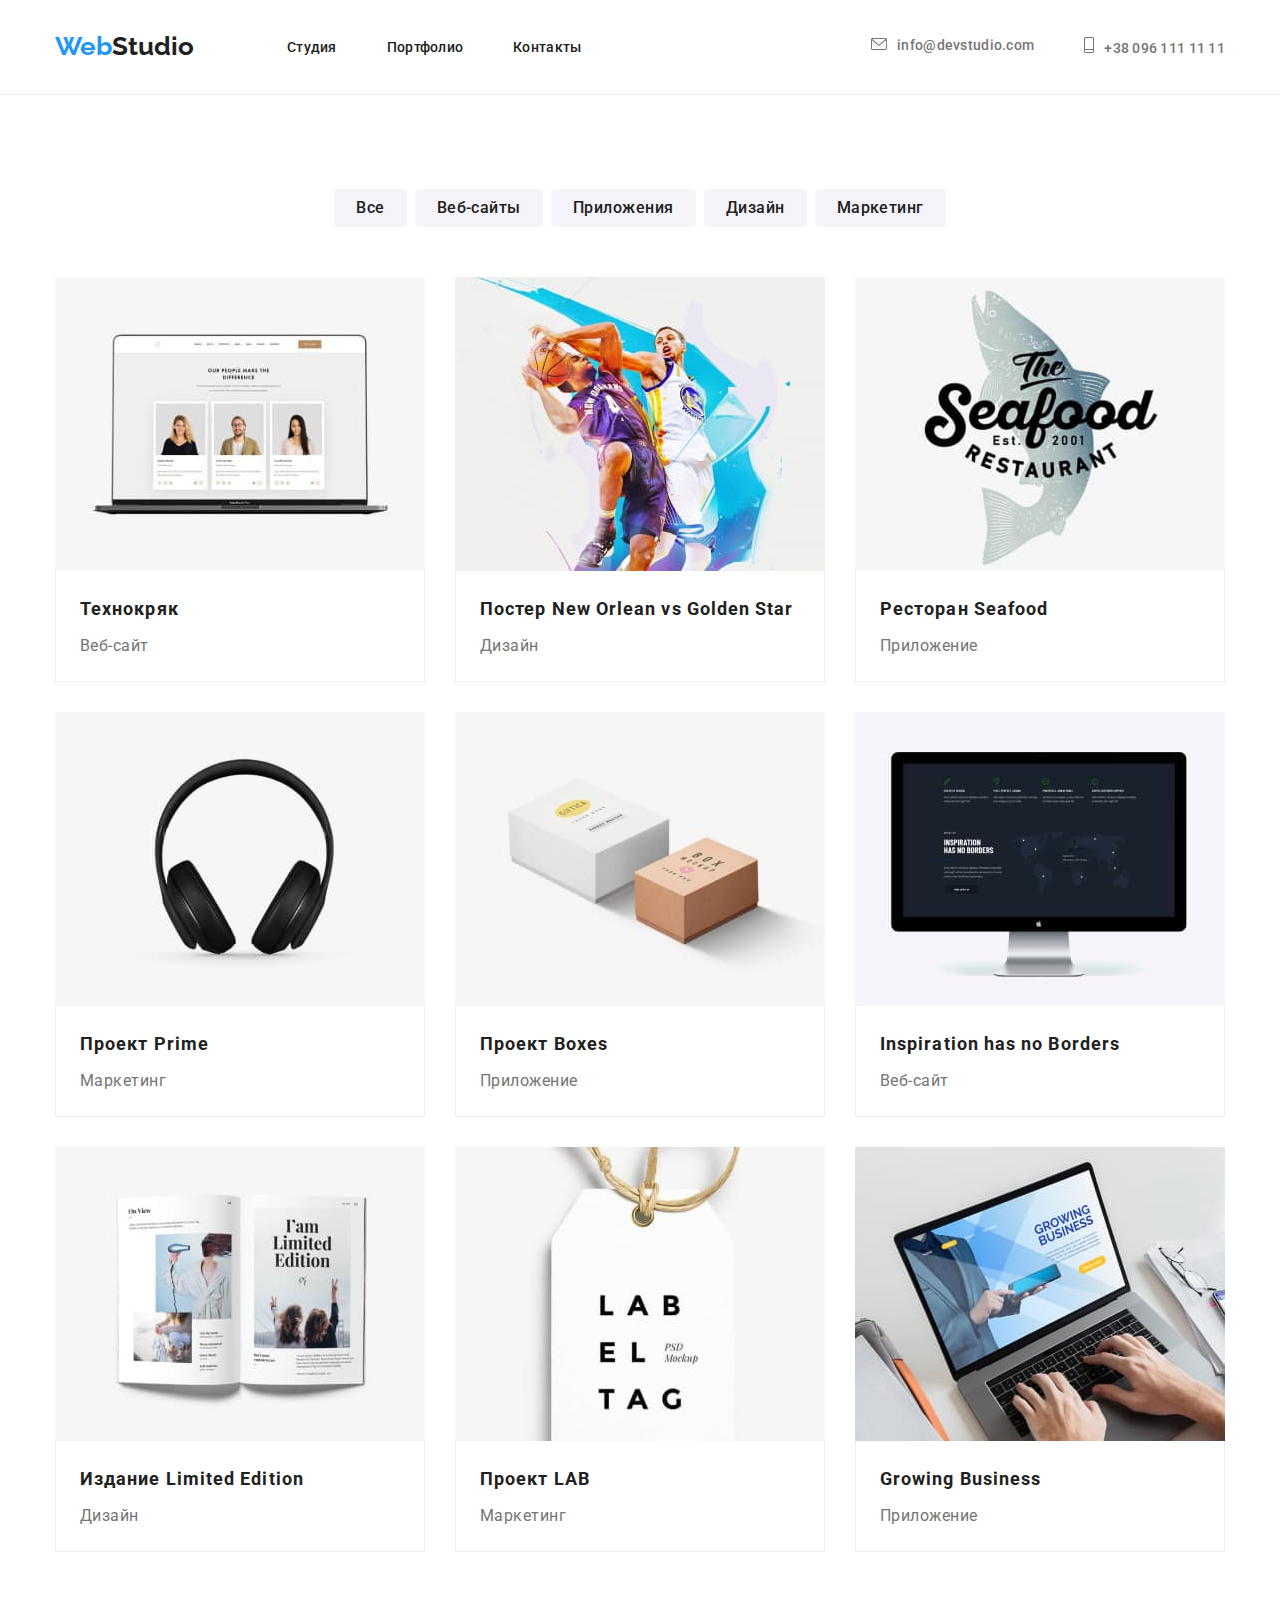
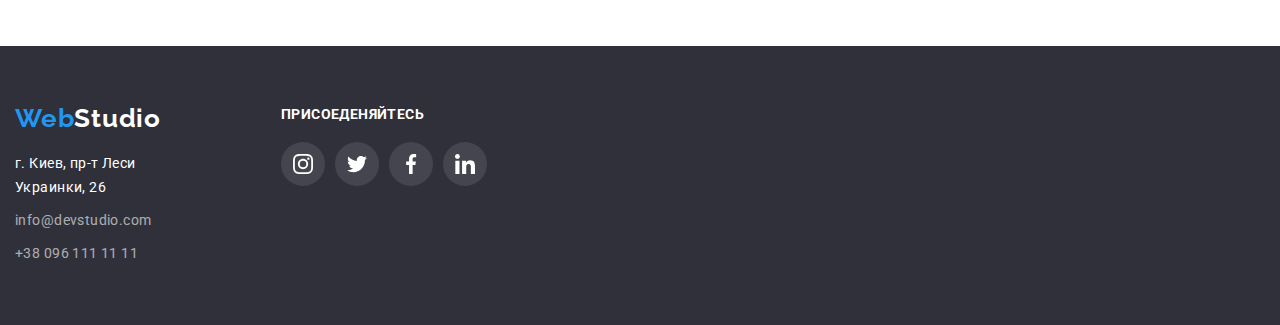
==== portfolio.html @ 55315bef "first commit" ====
<!DOCTYPE html>
<html lang="ru">
<head>
    <meta charset="UTF-8">
    <meta http-equiv="X-UA-Compatible" content="IE=edge">
    <meta name="viewport" content="width=device-width, initial-scale=1.0">
    <title>Porfolio</title>
    <link rel="preconnect" href="https://fonts.gstatic.com">
    <link href="https://fonts.googleapis.com/css2?family=Raleway:wght@700&family=Roboto:wght@400;500;700;900&display=swap" rel="stylesheet">
    <link rel="stylesheet" href="https://cdnjs.cloudflare.com/ajax/libs/modern-normalize/1.0.0/modern-normalize.min.css">
    <link rel="stylesheet" href="./css/styles.css">
</head>
<body>
    <header class="page-header">
        <div class="container">
        <nav class="container-nav">
       <a href="./index.html" class="logo"><span class="span-logo">Web</span>Studio</a>
       <ul class="site-nav">
           <li class="item"> <a href="./index.html" class="link">Студия</a> </li>
           <li class="item"> <a href="./portfolio.html" class="link">Портфолио</a> </li>
           <li class="item"> <a href="" class="link">Контакты</a> </li>
        </ul>  
        </nav>
       <ul class="contact-info">
           <li class="item"> <a href="mailto:info@devstudio.com" class="link">
            <svg class="contact-icon" width="16px" height="12px">
            <use href="./images/sprite.svg#icon-envelope"></use>
            </svg>info@devstudio.com 
               </a> 
            </li>
           <li class="item"> <a href="tel:+380961111111" class="link">
            <svg class="contact-icon" width="10px" height="16px">
            <use href="./images/sprite.svg#icon-cell"></use>
            </svg>+38 096 111 11 11 
                </a> 
            </li>
       </ul>
       </div>
    </header>
     <main>
         <section class="section">
             <div class="container">
             <ul class=" buttons button-list" >
                 <li class="list-for-button"><button type="button" class="button">Все</button></li>
                 <li class="list-for-button"><button type="button" class="button">Веб-сайты</button></li>
                 <li class="list-for-button"><button type="button" class="button">Приложения</button></li>
                 <li class="list-for-button"><button type="button" class="button">Дизайн</button></li>
                 <li class="list-for-button"><button type="button" class="button">Маркетинг</button></li>
             </ul>
             <ul class=" main-info flex-container">
                 <li class="flex-elements">
                     <a href="" class="flex-link link">
                         <img class="flex-image" src="./images/home2/photo1.jpg" alt="Веб-сайт" width="370" height="294">
                     <div class="flex-text-cnt">
                        <h2 class="info-header">Технокряк</h2>
                        <p class="info-contant">Веб-сайт</p>
                     </div>
                    </a>
                 </li>
                 <li class="flex-elements">
                    <a href="" class="flex-link link">
                        <img class="flex-image" src="./images/home2/photo2.jpg" alt="Дизайн" width="370" height="294">
                    <div class="flex-text-cnt">
                    <h2 class="info-header">Постер New Orlean vs Golden Star</h2>
                    <p class="info-contant">Дизайн</p>
                    </div>
                    </a>
                </li>
                <li class="flex-elements">
                    <a href="" class="flex-link link">
                        <img class="flex-image" src="./images/home2/photo3.jpg" alt="Приложение" width="370" height="294">
                    <div class="flex-text-cnt">
                        <h2 class="info-header">Ресторан Seafood</h2>
                        <p class="info-contant">Приложение</p>
                    </div>
                </a>
                </li>
                <li class="flex-elements">
                    <a href="" class="flex-link link">
                        <img class="flex-image" src="./images/home2/photo4.jpg" alt="Маркетинг" width="370" height="294">
                    <div class="flex-text-cnt">
                        <h2 class="info-header">Проект Prime</h2>
                        <p class="info-contant">Маркетинг</p>
                    </div>
                </a>
                </li>
                <li class="flex-elements">
                    <a href="" class="flex-link link">
                        <img class="flex-image" src="./images/home2/photo5.jpg" alt="Приложение" width="370" height="294">
                    <div class="flex-text-cnt">
                        <h2 class="info-header">Проект Boxes</h2>
                        <p class="info-contant">Приложение</p>
                    </div>
                </a>
                </li>
                <li class="flex-elements">
                    <a href="" class="flex-link link">
                        <img class="flex-image" src="./images/home2/photo6.jpg" alt="Веб-сайт" width="370" height="294">
                    <div class="flex-text-cnt">
                        <h2 class="info-header">Inspiration has no Borders</h2>
                        <p class="info-contant">Веб-сайт</p>
                    </div>
                </a>
                </li>
                <li class="flex-elements">
                    <a href="" class="flex-link link">
                        <img class="flex-image" src="./images/home2/photo7.jpg" alt="Дизайн" width="370" height="294">
                    <div class="flex-text-cnt">
                        <h2 class="info-header">Издание Limited Edition</h2>
                        <p class="info-contant">Дизайн</p>
                    </div>
                </a>
                </li>
                <li class="flex-elements">
                    <a href="" class="flex-link link">
                        <img class="flex-image" src="./images/home2/photo8.jpg" alt="Маркетинг" width="370" height="294">
                    <div class="flex-text-cnt">
                        <h2 class="info-header">Проект LAB</h2>
                        <p class="info-contant">Маркетинг</p>
                    </div>
                </a>
                </li>
                <li class="flex-elements">
                    <a href="" class="flex-link link">
                        <img class="flex-image" src="./images/home2/photo9.jpg" alt="Приложение" width="370" height="294">
                    <div class="flex-text-cnt">
                        <h2 class="info-header">Growing Business</h2>
                        <p class="info-contant">Приложение</p>
                    </div>
                </a>
                </li>
             </ul>
            </div>
         </section>
     </main>
     <footer class="contacs-footer footer-container">
        <div class="footer-cont">
       <a href="./index.html" class="logo footer-link"><span class="span-logo">Web</span>Studio </a>
          <address class="address-cnt">
              
              <ul>
               <li class="footer-list"> <a class="footer-link" href="https://goo.gl/maps/rLmu8nEPgyhnmsDD9" target="_blank" rel="noopener noreferrer"> г. Киев, пр-т Леси Украинки, 26 </a></li>
               <li class="footer-list"> <a class="footer-link opacity-class" href="mailto:info@devstudio.com">info@devstudio.com </a> </li>
               <li class="footer-list"> <a class="footer-link opacity-class" href="tel:+380961111111">+38 096 111 11 11 </a> </li>
           </ul>
          </address>
       </div>
       <div class="footer-join container">
           <h3 class="footer-join-h">Присоеденяйтесь</h3>
           <ul class="footer-icons">
            <li class="footer-icons-item">
                <a href="" class="footer-icons-link">
                    <svg class="footer-icons-svg">
                        <use href="./images/sprite.svg#icon-instagram"></use>
                    </svg>
                </a>
            </li>
            <li class="footer-icons-item">
                <a href="" class="footer-icons-link">
                    <svg class="footer-icons-svg">
                        <use href="./images/sprite.svg#icon-twitter"></use>
                    </svg>
                </a>
            </li>
            <li class="footer-icons-item">
                <a href="" class="footer-icons-link">
                    <svg class="footer-icons-svg">
                        <use href="./images/sprite.svg#icon-facebook"></use>
                    </svg>
                </a>
            </li>
            <li class="footer-icons-item">
                <a href="" class="footer-icons-link">
                    <svg class="footer-icons-svg">
                        <use href="./images/sprite.svg#icon-linkedin"></use>
                    </svg>
                </a>
            </li>
        </ul>
       </div>
   </footer>
</body>
</html>
---- css/styles.css ----
:root{
    --primary-text-color: #757575;
    --title-text-color: #212121;
    --accent-color: #2196F3;
    --primary-white-color: #FFFFFF;
    --primary-bg-color: #F5F4FA;

}

body {
    font-family:'Roboto', sans-serif, 'Raleway', sans-serif;
    color: var(--title-text-color);
}
ul {
    list-style-type: none;
    margin: 0;
    padding: 0;
}
h1,h2,h3,p {
    margin: 0;
}
.section {
    padding-top: 94px;
    padding-bottom: 94px;
}
.container {
    padding-left: 15px;
    padding-right: 15px;
    margin-left: auto;
    margin-right: auto;
    width: 1200px;
}
.page-header {
    border-bottom: 1px solid #ECECEC;
    padding-top: 32px;
    padding-bottom: 32px;
}
.page-header .container {
    display: flex;
    align-items: center;
}
.container-nav {
display: flex;
align-items: center;

}

.site-nav {
    display: flex;
    margin-left: 93px;
}
.site-nav .item {
    margin-right: 50px;
}

.site-nav .item:last-child {
    margin-right: 0px;
}
.contact-info {
    display: flex;
    margin-left: auto;
    color: var(--primary-text-color);
}
.contact-info .item + .item {
    margin-left: 50px;
}
.contact-icon {
    margin-right: 10px;
    fill: currentColor;
}
.logo {
    font-family: Raleway;
    font-weight: bold;
    font-size: 26px;
    text-decoration: none;
    color: inherit;
}
.logo .span-logo {
    color: var(--accent-color);
}

.link{
    display: block;
    font-size: 14px;
    font-weight: 500;
    line-height: 16px;
    letter-spacing: 0.02em;
    text-align: left;
    color: inherit;
    text-decoration: none;
}
.link:hover,
.link:focus{
    color: var(--accent-color);
}
.overlay {
    max-width: 1600px;
    height: 600px;
    margin-left: auto;
    margin-right: auto;
    background-image:linear-gradient(
        to right,
        rgba( 47, 48, 58, 0.4),
        rgba( 47, 48, 58, 0.4)
    ), 
    url(../images/overlay.jpg);
    background-size: cover;
    background-position: center;
    background-repeat: no-repeat;
}
.hero {
    background-color:#2F303A;
    text-align: center;
    padding-bottom: 200px;
    padding-top: 200px;
}
.hero .order-header {
    margin-top: 0px;
    margin-bottom: 30px;
    color: var(--primary-white-color);
    font-size: 44px;
    font-weight: 900;
    line-height: 60px;
    letter-spacing: 0.06em;
    text-align: center;
    text-transform: uppercase;
}
.order-button {
    display: inline;
}
.hero .order-button {
    color: var(--primary-white-color);
    background-color: var(--accent-color);
    padding: 10px 32px;
    font-family: Roboto;
    font-size: 16px;
    font-weight: 700;
    line-height: 30px;
    letter-spacing: 0.06em;  
    border: none;  
    border-radius: 4px;
}
.company-values {
    display: none;
}
.future-list {
    display: flex;
    flex-wrap: wrap;
}
.future-list .item {
    width: 270px;
}
.future-list .item:not(:last-child) {
    margin-right: 30px;
}

.feauters {
    padding-top: 94px;
}

.feauters .paragraph-header {
    font-size: 14px;
    font-weight: 700;
    line-height: 16px;
    letter-spacing: 0.03em;
    text-align: left;
    text-transform: uppercase;
    margin-bottom: 10px;
}
.feauters .paragraph-content {
    color: var(--primary-text-color);
    font-size: 14px;
    font-weight: 400;
    line-height: 24px;
    letter-spacing: 0.03em;
    text-align: left;  
}
.features-box-color {
    height: 120px;
    margin-bottom: 30px;
    background-color: #F5F4FA;
    display: flex;
    justify-content: center;
    align-items: center;
}
.features-icon-svg {
    width: 70px;
    height: 70px;

}
.our-work  {
    font-size: 36px;    
    font-weight: 700;
    line-height: 42px;
    letter-spacing: 0.03em;
    text-align: center;
    margin-bottom: 50px;
    margin-top: 0px;
}
.work-item {
    display: flex;

}
.img-item {
    margin-left: 30px;
}
.work-item .img-item:first-child {
    margin-left: 0px;
}
.team {
    background-color: var(--primary-bg-color);
    padding-top: 94px;
}
.team .team-header {
    font-size: 36px;
    font-weight: 700;
    line-height: 42px;
    letter-spacing: 0.03em;
    text-align: center;
    margin-bottom: 50px;
    margin-top: 0px;
}
.team .members-header {
    font-size: 16px;
    font-weight: 500;
    line-height: 19px;
    letter-spacing: 0.03em;
    margin: 0px 0px 10px 0px;
}
.team .position {
    color: var(--primary-text-color);
    font-size: 16px;
    font-weight: 400;
    line-height: 19px;
    letter-spacing: 0.03em;
    margin: 0px;
}
.member-list {
    display: flex;
}
.member-list .members {
    margin-left: 30px;
    text-align: center;
}
.member-list .members:first-child {
    margin-left: 0px;
}
.team-img {
    display: block;
    max-width: 100%;
}
.member-cnt {
    padding-top: 30px;
    padding-bottom: 30px;
}
.socials-icons {
    display: inline-flex;
}
.socials-icons-item:not(:last-child) {
    margin-right: 10px;
}
.socials-icons-link {
    display: flex;
    align-items: center;
    justify-content: center;
    width: 44px;
    height: 44px;
    border-radius: 50%;
    background-color: var(--primary-white-color);
}
.socials-icons-link:hover, 
.socials-icons-link:focus {
    background-color: var(--accent-color);
}
.socials-icons-link:hover .socials-icons-svg, 
.socials-icons-link:focus .socials-icons-svg {
    fill: var(--primary-white-color); 
}
.socials-icons-svg {
    width: 20px;
    height: 20px;
    fill: #AFB1B8;
}
.customer-icons {
    display: inline-flex;
}
.customer-icons-item {
    border: 1px solid #AFB1B8;
    border-radius: 4%;
    height: 92px;
    width: 170px;
    display: flex;
    justify-content: center;
    align-items: center;
    cursor: pointer;
    fill: #AFB1B8;
}
.customer-icons-item:not(:last-child) {
    margin-right: 30px;
}
.customer-icons-svg {
    width: 106px;
    height: 60px;
    fill: inherit;
}
.customer-icons-item:focus , 
.customer-icons-item:hover {
    color: var(--accent-color);
    border-color: var(--accent-color);
    fill: var(--accent-color);
}
.contacs-footer {
    background: #2F303A;
    padding-top: 60px;
    padding-bottom: 60px;
}
.footer-link{
    color: var(--primary-white-color);
    text-decoration: none;
    font-size: 14px;
    font-weight: 400;
    line-height: 24px;
    letter-spacing: 0.03em;
    text-align: left;  
}
.footer-container {
    display: flex;
}
.footer-icons {
    display: inline-flex;
}
.footer-icons-item:not(:last-child) {
    margin-right: 10px;
}
.footer-icons-link {
    display: flex;
    align-items: center;
    justify-content: center;
    width: 44px;
    height: 44px;
    border-radius: 50%;
    background-color:rgba(255, 255, 255, 0.1);
}
.footer-icons-link:hover, 
.footer-icons-link:focus {
    background-color: var(--accent-color);
}
.footer-icons-link:hover .footer-icons-svg, 
.footer-icons-link:focus .footer-icons-svg {
    fill: var(--primary-white-color);
    
}
.footer-icons-svg {
    width: 20px;
    height: 20px;
    fill:var(--primary-white-color);
}
.address-cnt {
    margin-top: 20px;
    font-style: normal;
}
.footer-list {
    margin-bottom: 9px;
}
.footer-list:last-child {
    margin-bottom: 0px;
}
.opacity-class{
    opacity: 60%;
}
.contacs-footer .logo {
    font-family: Raleway;
    font-weight: bold;
    font-size: 26px;
    text-decoration: none;
}
.footer-join-h {
    font-size: 14px;
    font-style: normal;
    font-weight: 700;
    line-height: 16px;
    letter-spacing: 0.03em;
    text-transform: uppercase;
    color: var(--primary-white-color);   
    margin-bottom: 20px;
}
.button-list {
    display: flex;
    justify-content: center;
}
.list-for-button {
    margin-right: 8px;
}
.list-for-button:last-child {
    margin-right: 0px;
}
.button {
    border-radius: 4px;
    border: none;
    padding: 6px 22px;
    font-size: 16px;
    font-weight: 500;
    line-height: 26px;
    letter-spacing: 0.03em;
    background-color: var(--primary-bg-color);
    text-decoration: none;
    color: var(--title-text-color); 
    text-align: center;   
}

.button-list li button:hover, button li button:focus {
    background-color: var(--accent-color);
    color: var(--primary-white-color);
}
.buttons {
    padding-bottom: 0px;
}
.main-info {
    margin-left: auto;
    margin-right: auto;
    margin-top: 50px;
}
.flex-container {
    display: flex;
    flex-wrap: wrap;
}
.flex-elements {
    width: calc((100% - 2 * 30px) / 3);
    margin-right: 30px;
    margin-bottom: 30px;
}
.flex-elements:nth-child(3n) {
    margin-right: 0px;
}
.flex-elements:nth-last-child(-n +3 ) {
    margin-bottom: 0px;
}
.flex-link {
    display: block;
}
.flex-link:hover, 
.flex-link:focus {
    box-shadow: 0px 1px 1px rgba(0, 0, 0, 0.12), 0px 4px 4px rgba(0, 0, 0, 0.06), 1px 4px 6px rgba(0, 0, 0, 0.16);;
    color: inherit;
}
.flex-image {
    display: block;
}
.flex-text-cnt {
    border: 1px solid #EEEEEE;
    border-top: none;
    padding: 20px 24px;
}

.main-info .info-header{
    font-size: 18px;
    font-weight: 700;
    line-height: 36px;
    letter-spacing: 0.06em;
    text-align: left;
    margin: 0px 0px 4px 0px;
}
.main-info .info-contant{
    color: var(--primary-text-color);
    font-size: 16px;
    font-weight: 400;
    line-height: 30px;
    letter-spacing: 0.03em;
    text-align: left;
    margin: 0px;
}
.card {
    border-radius: 0px 0px 4px 4px;
    box-shadow: 0px 1px 3px rgba(0, 0, 0, 0.12), 0px 1px 1px rgba(0, 0, 0, 0.14), 0px 2px 1px rgba(0, 0, 0, 0.2);
    background-color: var(--primary-white-color);
}
.footer-cont {
    padding-left: 15px;
    padding-right: 70px;
}
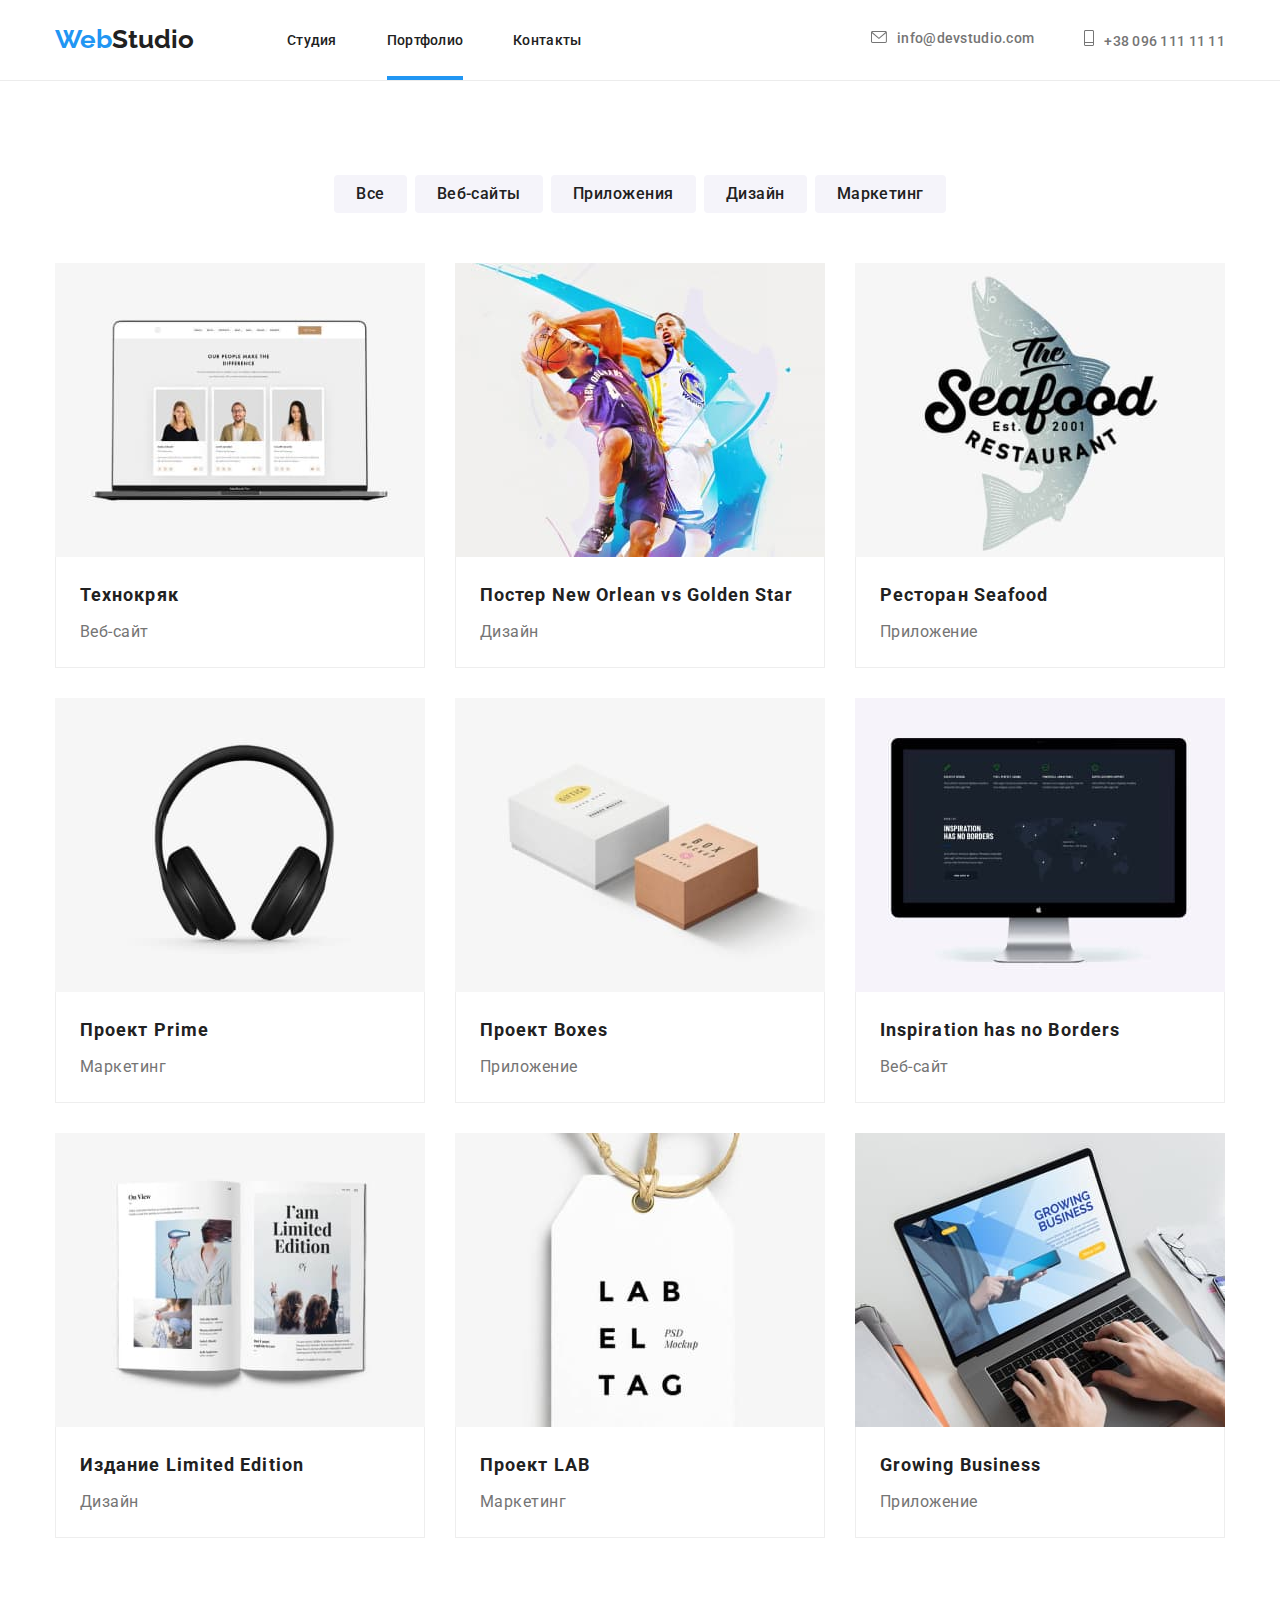
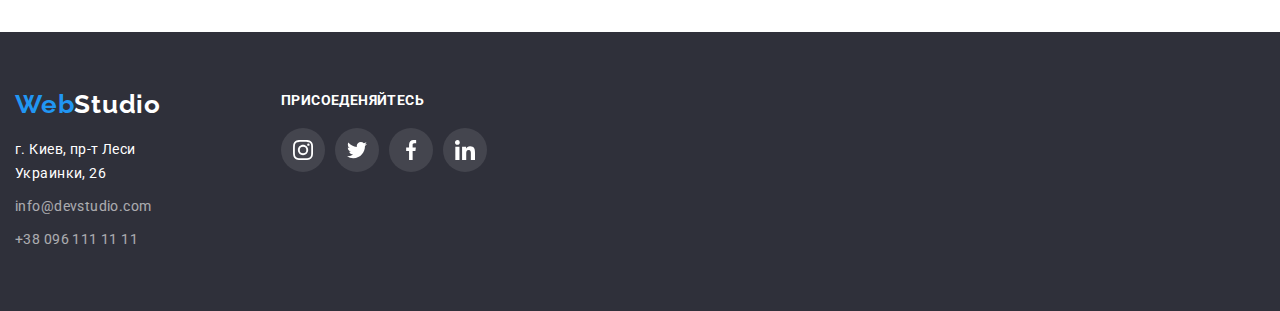
==== commit 1e439487: "seventh commit" ====
--- a/portfolio.html
+++ b/portfolio.html
@@ -16,9 +16,9 @@
         <nav class="container-nav">
        <a href="./index.html" class="logo"><span class="span-logo">Web</span>Studio</a>
        <ul class="site-nav">
-           <li class="item"> <a href="./index.html" class="link">Студия</a> </li>
-           <li class="item"> <a href="./portfolio.html" class="link">Портфолио</a> </li>
-           <li class="item"> <a href="" class="link">Контакты</a> </li>
+           <li class="item"> <a href="./index.html" class="link-header">Студия</a> </li>
+           <li class="item"> <a href="./portfolio.html" class="link-header current">Портфолио</a> </li>
+           <li class="item"> <a href="" class="link-header">Контакты</a> </li>
         </ul>  
         </nav>
        <ul class="contact-info">
@@ -50,8 +50,13 @@
              <ul class=" main-info flex-container">
                  <li class="flex-elements">
                      <a href="" class="flex-link link">
+                        <div class="overlay-thumb">
                          <img class="flex-image" src="./images/home2/photo1.jpg" alt="Веб-сайт" width="370" height="294">
-                     <div class="flex-text-cnt">
+                         <div class="overlay-text">
+                         <p class="overlay-par">Технокряк это современная площадка распространения коронавируса. Компании используют эту платформу для цифрового шпионажа и атак на защищённые сервера конкурентов.</p>
+                        </div>
+                        </div>
+                         <div class="flex-text-cnt">
                         <h2 class="info-header">Технокряк</h2>
                         <p class="info-contant">Веб-сайт</p>
                      </div>
@@ -59,8 +64,13 @@
                  </li>
                  <li class="flex-elements">
                     <a href="" class="flex-link link">
+                        <div class="overlay-thumb">
                         <img class="flex-image" src="./images/home2/photo2.jpg" alt="Дизайн" width="370" height="294">
-                    <div class="flex-text-cnt">
+                        <div class="overlay-text">
+                        <p class="overlay-par">Технокряк это современная площадка распространения коронавируса. Компании используют эту платформу для цифрового шпионажа и атак на защищённые сервера конкурентов.</p>
+                    </div>
+                    </div>
+                        <div class="flex-text-cnt">
                     <h2 class="info-header">Постер New Orlean vs Golden Star</h2>
                     <p class="info-contant">Дизайн</p>
                     </div>
@@ -68,8 +78,13 @@
                 </li>
                 <li class="flex-elements">
                     <a href="" class="flex-link link">
+                        <div class="overlay-thumb">
                         <img class="flex-image" src="./images/home2/photo3.jpg" alt="Приложение" width="370" height="294">
-                    <div class="flex-text-cnt">
+                        <div class="overlay-text">
+                        <p class="overlay-par">Технокряк это современная площадка распространения коронавируса. Компании используют эту платформу для цифрового шпионажа и атак на защищённые сервера конкурентов.</p>
+                    </div>
+                    </div>
+                        <div class="flex-text-cnt">
                         <h2 class="info-header">Ресторан Seafood</h2>
                         <p class="info-contant">Приложение</p>
                     </div>
@@ -77,8 +92,13 @@
                 </li>
                 <li class="flex-elements">
                     <a href="" class="flex-link link">
+                        <div class="overlay-thumb">
                         <img class="flex-image" src="./images/home2/photo4.jpg" alt="Маркетинг" width="370" height="294">
-                    <div class="flex-text-cnt">
+                        <div class="overlay-text">
+                        <p class="overlay-par">Технокряк это современная площадка распространения коронавируса. Компании используют эту платформу для цифрового шпионажа и атак на защищённые сервера конкурентов.</p>
+                    </div>
+                    </div>
+                        <div class="flex-text-cnt">
                         <h2 class="info-header">Проект Prime</h2>
                         <p class="info-contant">Маркетинг</p>
                     </div>
@@ -86,8 +106,13 @@
                 </li>
                 <li class="flex-elements">
                     <a href="" class="flex-link link">
+                        <div class="overlay-thumb">
                         <img class="flex-image" src="./images/home2/photo5.jpg" alt="Приложение" width="370" height="294">
-                    <div class="flex-text-cnt">
+                        <div class="overlay-text">
+                        <p class="overlay-par">Технокряк это современная площадка распространения коронавируса. Компании используют эту платформу для цифрового шпионажа и атак на защищённые сервера конкурентов.</p>
+                    </div>
+                    </div>
+                        <div class="flex-text-cnt">
                         <h2 class="info-header">Проект Boxes</h2>
                         <p class="info-contant">Приложение</p>
                     </div>
@@ -95,8 +120,13 @@
                 </li>
                 <li class="flex-elements">
                     <a href="" class="flex-link link">
+                        <div class="overlay-thumb">
                         <img class="flex-image" src="./images/home2/photo6.jpg" alt="Веб-сайт" width="370" height="294">
-                    <div class="flex-text-cnt">
+                        <div class="overlay-text">
+                        <p class="overlay-par">Технокряк это современная площадка распространения коронавируса. Компании используют эту платформу для цифрового шпионажа и атак на защищённые сервера конкурентов.</p>
+                    </div>
+                    </div>
+                        <div class="flex-text-cnt">
                         <h2 class="info-header">Inspiration has no Borders</h2>
                         <p class="info-contant">Веб-сайт</p>
                     </div>
@@ -104,8 +134,13 @@
                 </li>
                 <li class="flex-elements">
                     <a href="" class="flex-link link">
+                        <div class="overlay-thumb">
                         <img class="flex-image" src="./images/home2/photo7.jpg" alt="Дизайн" width="370" height="294">
-                    <div class="flex-text-cnt">
+                        <div class="overlay-text">
+                        <p class="overlay-par">Технокряк это современная площадка распространения коронавируса. Компании используют эту платформу для цифрового шпионажа и атак на защищённые сервера конкурентов.</p>
+                    </div>
+                    </div>
+                        <div class="flex-text-cnt">
                         <h2 class="info-header">Издание Limited Edition</h2>
                         <p class="info-contant">Дизайн</p>
                     </div>
@@ -113,8 +148,13 @@
                 </li>
                 <li class="flex-elements">
                     <a href="" class="flex-link link">
+                        <div class="overlay-thumb">
                         <img class="flex-image" src="./images/home2/photo8.jpg" alt="Маркетинг" width="370" height="294">
-                    <div class="flex-text-cnt">
+                        <div class="overlay-text">
+                        <p class="overlay-par">Технокряк это современная площадка распространения коронавируса. Компании используют эту платформу для цифрового шпионажа и атак на защищённые сервера конкурентов.</p>
+                    </div>
+                    </div>
+                        <div class="flex-text-cnt">
                         <h2 class="info-header">Проект LAB</h2>
                         <p class="info-contant">Маркетинг</p>
                     </div>
@@ -122,8 +162,13 @@
                 </li>
                 <li class="flex-elements">
                     <a href="" class="flex-link link">
+                        <div class="overlay-thumb">
                         <img class="flex-image" src="./images/home2/photo9.jpg" alt="Приложение" width="370" height="294">
-                    <div class="flex-text-cnt">
+                        <div class="overlay-text">
+                        <p class="overlay-par">Технокряк это современная площадка распространения коронавируса. Компании используют эту платформу для цифрового шпионажа и атак на защищённые сервера конкурентов.</p>
+                    </div> 
+                    </div>
+                        <div class="flex-text-cnt">
                         <h2 class="info-header">Growing Business</h2>
                         <p class="info-contant">Приложение</p>
                     </div>
--- a/css/styles.css
+++ b/css/styles.css
@@ -1,7 +1,7 @@
 :root{
     --primary-text-color: #757575;
     --title-text-color: #212121;
-    --accent-color: #2196F3;
+    --accent-color: #2196f3;
     --primary-white-color: #FFFFFF;
     --primary-bg-color: #F5F4FA;
 
@@ -18,6 +18,10 @@
 }
 h1,h2,h3,p {
     margin: 0;
+}
+img {
+    display: block;
+    max-width: 100%;
 }
 .section {
     padding-top: 94px;
@@ -32,8 +36,8 @@
 }
 .page-header {
     border-bottom: 1px solid #ECECEC;
-    padding-top: 32px;
-    padding-bottom: 32px;
+    padding-top: 25px;
+    padding-bottom: 25px;
 }
 .page-header .container {
     display: flex;
@@ -56,6 +60,7 @@
 .site-nav .item:last-child {
     margin-right: 0px;
 }
+
 .contact-info {
     display: flex;
     margin-left: auto;
@@ -79,7 +84,7 @@
     color: var(--accent-color);
 }
 
-.link{
+.link {
     display: block;
     font-size: 14px;
     font-weight: 500;
@@ -88,6 +93,43 @@
     text-align: left;
     color: inherit;
     text-decoration: none;
+    transition-duration: 250ms;
+    transition-timing-function: cubic-bezier(0.4, 0, 0.2, 1);
+}
+.link-header {
+    display: block;
+    font-size: 14px;
+    font-weight: 500;
+    line-height: 16px;
+    letter-spacing: 0.02em;
+    text-align: left;
+    color: inherit;
+    text-decoration: none;
+    transition-duration: 250ms;
+    transition-timing-function: cubic-bezier(0.4, 0, 0.2, 1);
+    position: relative;
+    
+}
+.link-header::after {
+    content: '';
+    display: block;
+    width: 100%;
+    background: var(--accent-color);
+    height: 4px;
+    position: absolute;
+    bottom: -32px;
+    transition-duration: 250ms;
+    transition-timing-function: cubic-bezier(0.4, 0, 0.2, 1);
+}
+.link-header::after {
+    opacity: 0;
+}
+.link-header.current::after {
+    opacity: 1;
+}
+.link-header:hover,
+.link-header:focus{
+    color: var(--accent-color);
 }
 .link:hover,
 .link:focus{
@@ -203,9 +245,32 @@
 }
 .img-item {
     margin-left: 30px;
+    position: relative;
 }
 .work-item .img-item:first-child {
     margin-left: 0px;
+}
+.overlay-img {
+    display: flex;
+    text-align: center;
+    background-color: rgba(47, 48, 58, 0.8);
+    position: absolute;
+    width: 100%;
+    height: 70px;
+    bottom: 0px;
+}
+.overlay-p {
+    position: absolute;
+    width: 100%;
+    top: 50%;
+    left: 50%;
+    transform: translate(-50%, -50%);
+    font-size: 14px;
+    line-height: 16px;
+    letter-spacing: 0.03em;
+    color: var(--primary-white-color);
+    text-transform: uppercase;
+    
 }
 .team {
     background-color: var(--primary-bg-color);
@@ -267,6 +332,8 @@
     height: 44px;
     border-radius: 50%;
     background-color: var(--primary-white-color);
+    transition-duration: 250ms;
+    transition-timing-function: cubic-bezier(0.4, 0, 0.2, 1);
 }
 .socials-icons-link:hover, 
 .socials-icons-link:focus {
@@ -294,6 +361,8 @@
     align-items: center;
     cursor: pointer;
     fill: #AFB1B8;
+    transition-duration: 250ms;
+    transition-timing-function: cubic-bezier(0.4, 0, 0.2, 1);
 }
 .customer-icons-item:not(:last-child) {
     margin-right: 30px;
@@ -340,6 +409,8 @@
     height: 44px;
     border-radius: 50%;
     background-color:rgba(255, 255, 255, 0.1);
+    transition-duration: 250ms;
+    transition-timing-function: cubic-bezier(0.4, 0, 0.2, 1);
 }
 .footer-icons-link:hover, 
 .footer-icons-link:focus {
@@ -405,10 +476,13 @@
     background-color: var(--primary-bg-color);
     text-decoration: none;
     color: var(--title-text-color); 
-    text-align: center;   
-}
-
-.button-list li button:hover, button li button:focus {
+    text-align: center; 
+    transition-duration: 250ms;
+    transition-timing-function: cubic-bezier(0.4, 0, 0.2, 1);  
+}
+
+.button-list li button:hover , 
+.button-list li button:focus {
     background-color: var(--accent-color);
     color: var(--primary-white-color);
 }
@@ -419,6 +493,7 @@
     margin-left: auto;
     margin-right: auto;
     margin-top: 50px;
+    display: block;
 }
 .flex-container {
     display: flex;
@@ -437,6 +512,8 @@
 }
 .flex-link {
     display: block;
+    transition-duration: 250ms;
+    transition-timing-function: cubic-bezier(0.4, 0, 0.2, 1);
 }
 .flex-link:hover, 
 .flex-link:focus {
@@ -451,7 +528,34 @@
     border-top: none;
     padding: 20px 24px;
 }
-
+.overlay-thumb {
+    position: relative;
+    color: var(--primary-white-color);
+    font-size: 18px;    
+    font-weight: 400;
+    line-height: 28px;
+    letter-spacing: 0.03em;
+    overflow: hidden;
+}
+.overlay-text {
+    display: inline-block;
+    position: absolute;
+    top: 0%;
+    right: 0%;
+    width: 100%;
+    height: 100%;
+    transform: translateY(100%);
+    background-color:rgba(33, 150, 243, 0.9);
+    opacity: 0;
+    transition-duration: 250ms;
+    transition-timing-function: cubic-bezier(0.4, 0, 0.2, 1);
+    padding: 63px 24px ;
+}
+.flex-link:hover .overlay-text,
+.flex-link:focus .overlay-text{
+    opacity: 1;
+    transform: translateY(0);
+}
 .main-info .info-header{
     font-size: 18px;
     font-weight: 700;
@@ -477,4 +581,34 @@
 .footer-cont {
     padding-left: 15px;
     padding-right: 70px;
+}
+.backdrop {
+    position: fixed;
+    top: 0;
+    left: 0;
+    width: 100%;
+    height: 100%;
+    background-color: rgba(0, 0, 0, 0.2);
+}
+.is-hidden {
+    opacity: 0;
+    visibility: hidden;
+    pointer-events: none;
+}
+.modal {
+    background-color: var(--primary-white-color);
+    width: 528px;
+    height: 581px;
+    position: absolute;
+    top: 50%;
+    left: 50%;
+    transform: translate(-50%, -50%);
+}
+.modal-close {
+    position: absolute;
+    top: 8px;
+    right: 8px;
+}
+.cross-icon {
+    border-radius: 50%;
 }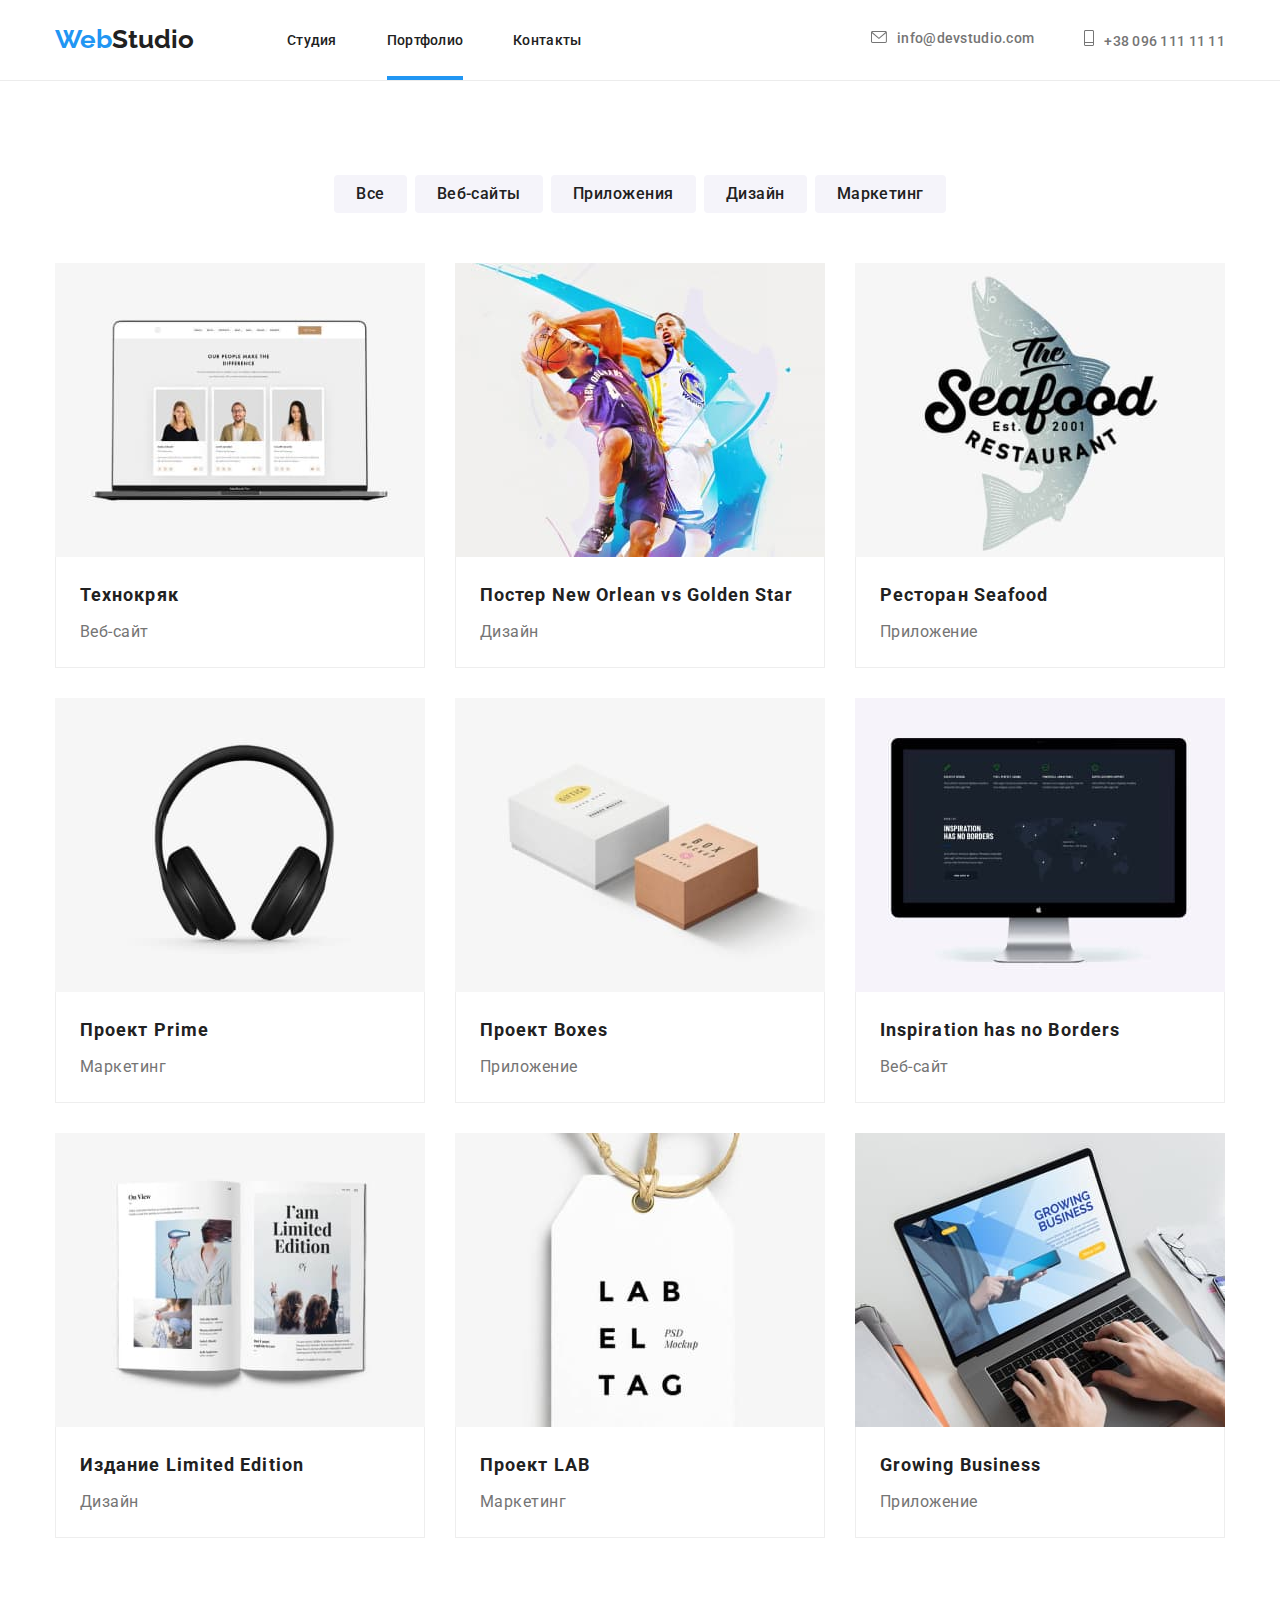
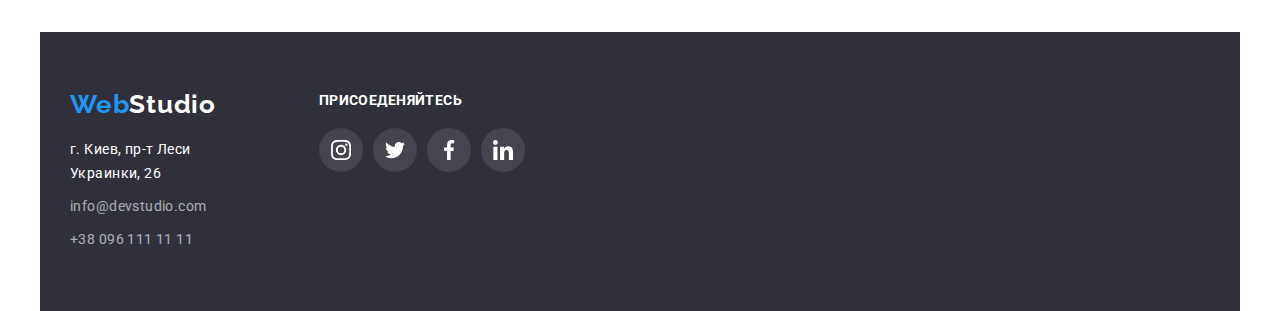
==== commit e704b82e: "final commit" ====
--- a/portfolio.html
+++ b/portfolio.html
@@ -178,7 +178,7 @@
             </div>
          </section>
      </main>
-     <footer class="contacs-footer footer-container">
+     <footer class="contacs-footer footer-container container">
         <div class="footer-cont">
        <a href="./index.html" class="logo footer-link"><span class="span-logo">Web</span>Studio </a>
           <address class="address-cnt">
--- a/css/styles.css
+++ b/css/styles.css
@@ -298,7 +298,7 @@
     font-weight: 400;
     line-height: 19px;
     letter-spacing: 0.03em;
-    margin: 0px;
+    margin: 0px 0px 16px 0px;
 }
 .member-list {
     display: flex;
@@ -589,6 +589,8 @@
     width: 100%;
     height: 100%;
     background-color: rgba(0, 0, 0, 0.2);
+    transition-duration: 250ms;
+    transition-timing-function: cubic-bezier(0.4, 0, 0.2, 1);
 }
 .is-hidden {
     opacity: 0;
@@ -608,7 +610,6 @@
     position: absolute;
     top: 8px;
     right: 8px;
-}
-.cross-icon {
     border-radius: 50%;
-}+    border: 1px solid rgba(0, 0, 0, 0.1);
+}
